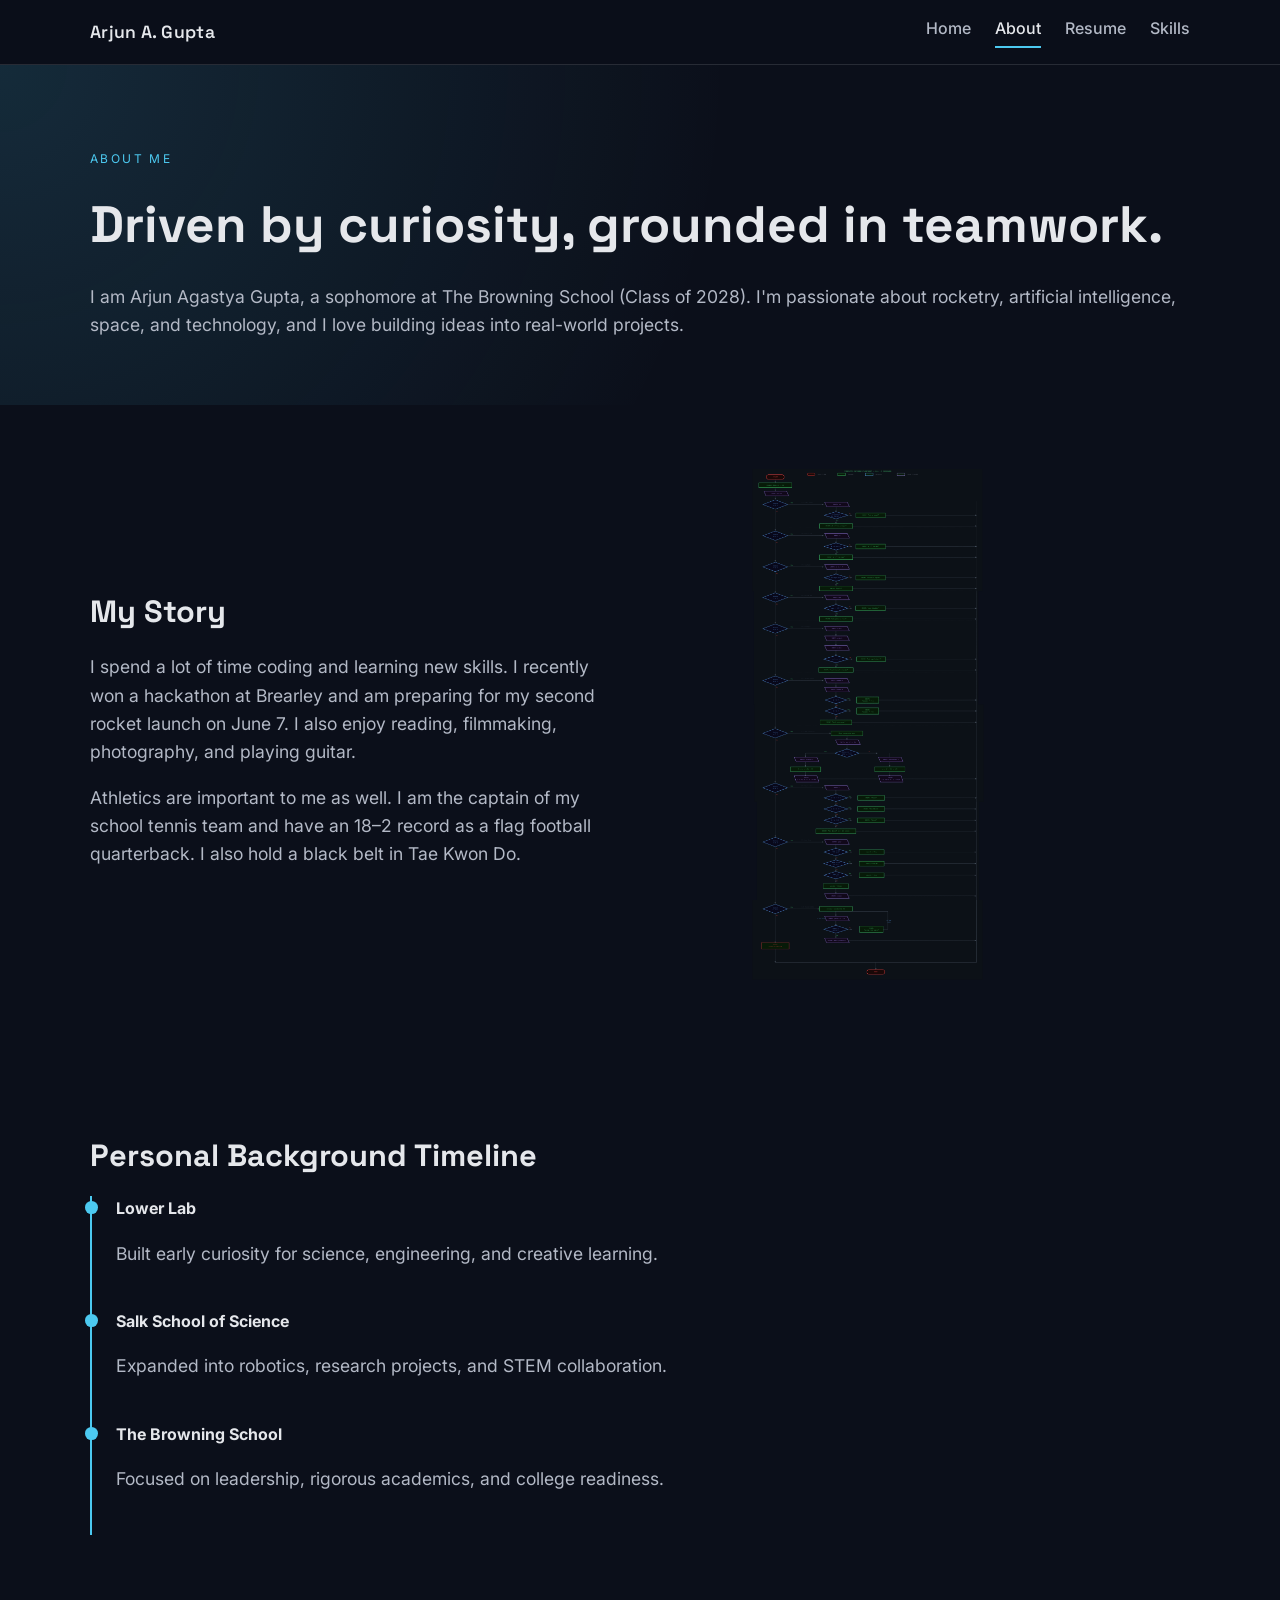
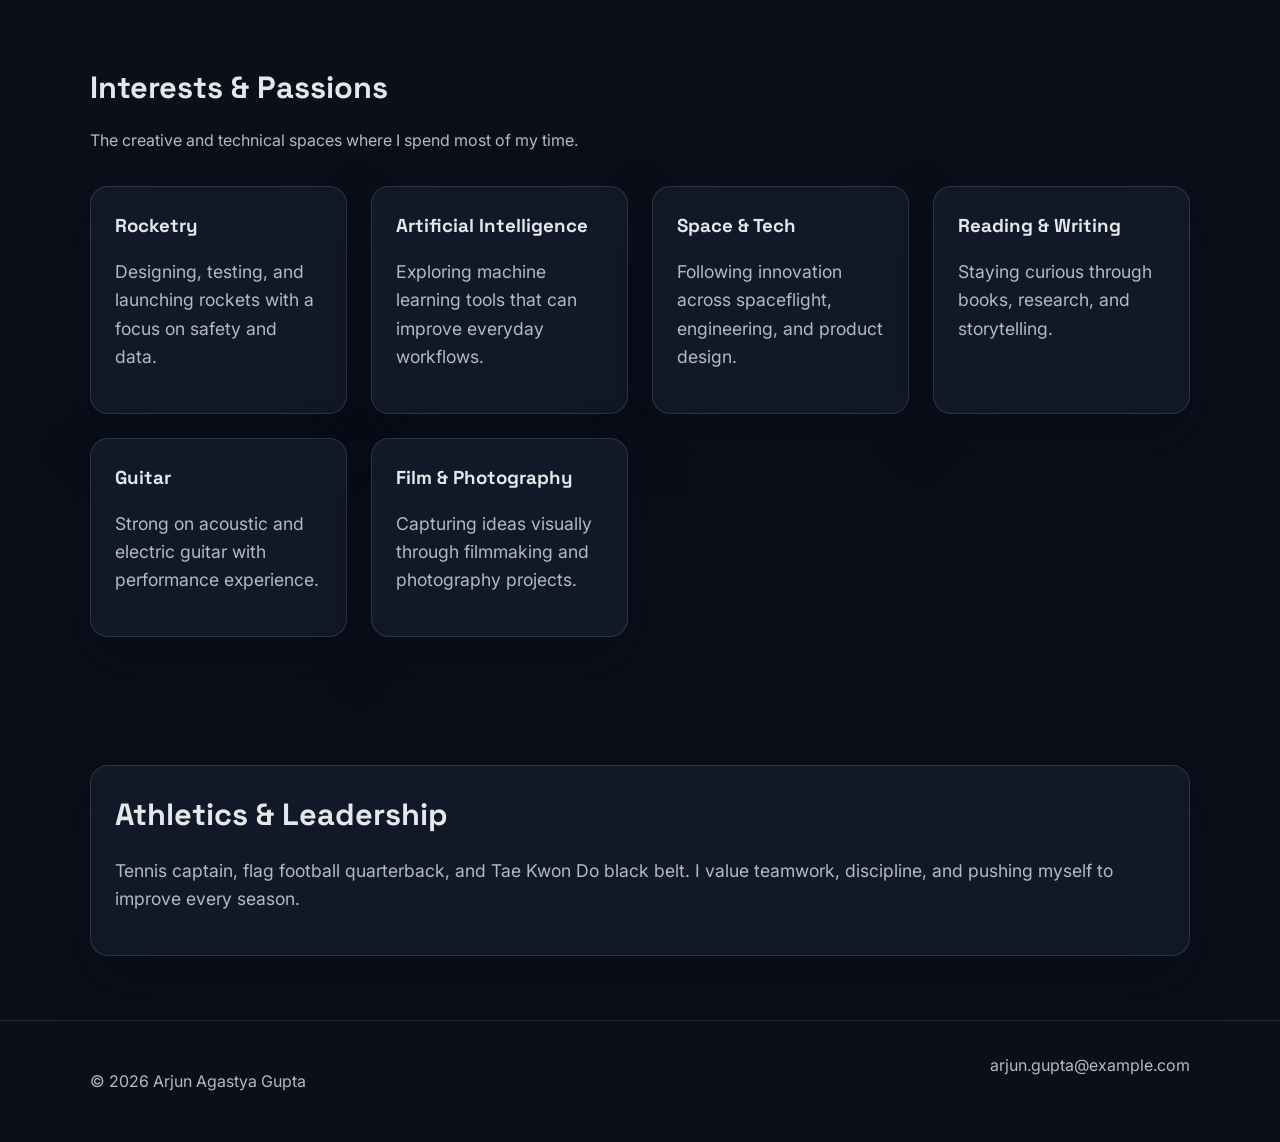
==== about.html @ 24a33e4a "Add website pages and styles Agent-Logs-Url: https://github.com/CSE-10A/ArjunAGupta/sessions/117f6df" ====
<!doctype html>
<html lang="en">
<head>
  <meta charset="utf-8" />
  <meta name="viewport" content="width=device-width, initial-scale=1" />
  <title>Arjun Agastya Gupta | About</title>
  <link rel="preconnect" href="https://fonts.googleapis.com" />
  <link rel="preconnect" href="https://fonts.gstatic.com" crossorigin />
  <link href="https://fonts.googleapis.com/css2?family=Inter:wght@400;500;600&family=Space+Grotesk:wght@500;600&display=swap" rel="stylesheet" />
  <link rel="stylesheet" href="assets/styles.css" />
</head>
<body>
  <header class="site-header">
    <div class="container nav-bar">
      <a class="logo" href="index.html">Arjun A. Gupta</a>
      <nav class="nav-links">
        <a href="index.html">Home</a>
        <a class="active" href="about.html">About</a>
        <a href="resume.html">Resume</a>
        <a href="skills.html">Skills</a>
      </nav>
    </div>
  </header>

  <main>
    <section class="page-hero">
      <div class="container">
        <p class="eyebrow">About Me</p>
        <h1>Driven by curiosity, grounded in teamwork.</h1>
        <p class="lead">
          I am Arjun Agastya Gupta, a sophomore at The Browning School (Class of 2028). I&apos;m passionate about
          rocketry, artificial intelligence, space, and technology, and I love building ideas into real-world projects.
        </p>
      </div>
    </section>

    <section class="section">
      <div class="container two-column">
        <div>
          <h2 class="section-title">My Story</h2>
          <p class="lead">
            I spend a lot of time coding and learning new skills. I recently won a hackathon at Brearley and am
            preparing for my second rocket launch on June 7. I also enjoy reading, filmmaking, photography, and
            playing guitar.
          </p>
          <p class="lead">
            Athletics are important to me as well. I am the captain of my school tennis team and have an 18–2 record
            as a flag football quarterback. I also hold a black belt in Tae Kwon Do.
          </p>
        </div>
        <div>
          <img src="assets/profile-placeholder.png" alt="Abstract space-themed profile placeholder" loading="lazy" />
        </div>
      </div>
    </section>

    <section class="section">
      <div class="container">
        <h2 class="section-title">Personal Background Timeline</h2>
        <ul class="timeline">
          <li>
            <strong>Lower Lab</strong>
            <p class="lead">Built early curiosity for science, engineering, and creative learning.</p>
          </li>
          <li>
            <strong>Salk School of Science</strong>
            <p class="lead">Expanded into robotics, research projects, and STEM collaboration.</p>
          </li>
          <li>
            <strong>The Browning School</strong>
            <p class="lead">Focused on leadership, rigorous academics, and college readiness.</p>
          </li>
        </ul>
      </div>
    </section>

    <section class="section">
      <div class="container">
        <div class="section-header">
          <h2 class="section-title">Interests &amp; Passions</h2>
          <p class="section-subtitle">The creative and technical spaces where I spend most of my time.</p>
        </div>
        <div class="cards">
          <div class="card">
            <h3>Rocketry</h3>
            <p class="lead">Designing, testing, and launching rockets with a focus on safety and data.</p>
          </div>
          <div class="card">
            <h3>Artificial Intelligence</h3>
            <p class="lead">Exploring machine learning tools that can improve everyday workflows.</p>
          </div>
          <div class="card">
            <h3>Space &amp; Tech</h3>
            <p class="lead">Following innovation across spaceflight, engineering, and product design.</p>
          </div>
          <div class="card">
            <h3>Reading &amp; Writing</h3>
            <p class="lead">Staying curious through books, research, and storytelling.</p>
          </div>
          <div class="card">
            <h3>Guitar</h3>
            <p class="lead">Strong on acoustic and electric guitar with performance experience.</p>
          </div>
          <div class="card">
            <h3>Film &amp; Photography</h3>
            <p class="lead">Capturing ideas visually through filmmaking and photography projects.</p>
          </div>
        </div>
      </div>
    </section>

    <section class="section">
      <div class="container">
        <div class="card">
          <h2 class="section-title">Athletics &amp; Leadership</h2>
          <p class="lead">
            Tennis captain, flag football quarterback, and Tae Kwon Do black belt. I value teamwork, discipline, and
            pushing myself to improve every season.
          </p>
        </div>
      </div>
    </section>
  </main>

  <footer class="site-footer">
    <div class="container footer-content">
      <p>© 2026 Arjun Agastya Gupta</p>
      <a href="mailto:arjun.gupta@example.com">arjun.gupta@example.com</a>
    </div>
  </footer>
</body>
</html>
---- assets/styles.css ----
:root {
  --bg: #0b0f1a;
  --panel: #111827;
  --panel-light: #182033;
  --text: #e5e7eb;
  --muted: #b3b9c6;
  --accent: #4cc9f0;
  --accent-strong: #f72585;
  --border: rgba(255, 255, 255, 0.12);
  --shadow: 0 24px 60px rgba(5, 10, 20, 0.35);
}

*,
*::before,
*::after {
  box-sizing: border-box;
}

body {
  margin: 0;
  font-family: "Inter", "Segoe UI", system-ui, -apple-system, sans-serif;
  color: var(--text);
  background: var(--bg);
  line-height: 1.6;
}

img {
  max-width: 100%;
  display: block;
  border-radius: 16px;
}

a {
  color: inherit;
  text-decoration: none;
}

.container {
  width: min(1100px, 90%);
  margin: 0 auto;
}

.site-header {
  position: sticky;
  top: 0;
  z-index: 10;
  background: rgba(11, 15, 26, 0.9);
  backdrop-filter: blur(12px);
  border-bottom: 1px solid var(--border);
}

.nav-bar {
  display: flex;
  align-items: center;
  justify-content: space-between;
  gap: 1.5rem;
  padding: 1rem 0;
  flex-wrap: wrap;
}

.logo {
  font-family: "Space Grotesk", "Inter", sans-serif;
  font-weight: 600;
  letter-spacing: 0.02em;
  font-size: 1.1rem;
}

.nav-links {
  display: flex;
  gap: 1.5rem;
  flex-wrap: wrap;
  font-weight: 500;
}

.nav-links a {
  color: var(--muted);
  padding-bottom: 0.25rem;
  border-bottom: 2px solid transparent;
}

.nav-links a:hover,
.nav-links a.active {
  color: var(--text);
  border-bottom-color: var(--accent);
}

.hero {
  background: linear-gradient(135deg, rgba(11, 15, 26, 0.85), rgba(11, 15, 26, 0.95)),
    url("hero-background.jpg") center/cover no-repeat;
}

.hero-content {
  padding: 6rem 0 5rem;
  max-width: 620px;
}

.eyebrow {
  text-transform: uppercase;
  letter-spacing: 0.2em;
  font-size: 0.75rem;
  color: var(--accent);
  margin-bottom: 1rem;
}

h1,
h2,
h3 {
  font-family: "Space Grotesk", "Inter", sans-serif;
  margin: 0 0 1rem;
}

h1 {
  font-size: clamp(2.5rem, 4vw, 3.5rem);
}

.section {
  padding: 4rem 0;
}

.section-header {
  margin-bottom: 2rem;
}

.section-title {
  font-size: clamp(1.8rem, 2.4vw, 2.4rem);
}

.section-subtitle {
  color: var(--muted);
  max-width: 680px;
}

.lead {
  font-size: 1.1rem;
  color: var(--muted);
}

.button {
  display: inline-flex;
  align-items: center;
  justify-content: center;
  padding: 0.85rem 1.8rem;
  border-radius: 999px;
  background: var(--accent);
  color: #0b0f1a;
  font-weight: 600;
  border: none;
}

.button.ghost {
  background: transparent;
  color: var(--text);
  border: 1px solid var(--border);
}

.cta-group {
  display: flex;
  flex-wrap: wrap;
  gap: 1rem;
  margin-top: 2rem;
}

.hero-stats {
  display: grid;
  grid-template-columns: repeat(auto-fit, minmax(160px, 1fr));
  gap: 1rem;
  margin-top: 2.5rem;
}

.hero-stats div {
  background: rgba(17, 24, 39, 0.75);
  border: 1px solid var(--border);
  padding: 1rem 1.2rem;
  border-radius: 14px;
}

.stat-label {
  display: block;
  font-size: 0.8rem;
  color: var(--muted);
  margin-bottom: 0.4rem;
}

.stat-value {
  font-size: 1.1rem;
  font-weight: 600;
}

.cards {
  display: grid;
  gap: 1.5rem;
  grid-template-columns: repeat(auto-fit, minmax(220px, 1fr));
}

.card {
  background: var(--panel);
  border-radius: 18px;
  border: 1px solid var(--border);
  padding: 1.5rem;
  box-shadow: var(--shadow);
}

.link-card {
  transition: transform 0.2s ease, border-color 0.2s ease;
}

.link-card:hover {
  transform: translateY(-4px);
  border-color: var(--accent);
}

.highlight-strip {
  background: linear-gradient(120deg, #121c36, #0b1b2e);
  padding: 3.5rem 0;
}

.highlight-items {
  display: grid;
  gap: 1.5rem;
  grid-template-columns: repeat(auto-fit, minmax(220px, 1fr));
}

.page-hero {
  padding: 4.5rem 0 3rem;
  background: radial-gradient(circle at top left, rgba(76, 201, 240, 0.15), transparent 55%),
    var(--bg);
}

.two-column {
  display: grid;
  gap: 2rem;
  grid-template-columns: repeat(auto-fit, minmax(260px, 1fr));
  align-items: center;
}

.timeline {
  list-style: none;
  padding: 0;
  margin: 0;
  border-left: 2px solid var(--accent);
}

.timeline li {
  padding: 0 0 1.5rem 1.5rem;
  position: relative;
}

.timeline li::before {
  content: "";
  position: absolute;
  left: -0.45rem;
  top: 0.3rem;
  width: 0.8rem;
  height: 0.8rem;
  background: var(--accent);
  border-radius: 50%;
}

.tag-list {
  display: flex;
  flex-wrap: wrap;
  gap: 0.6rem;
}

.tag {
  padding: 0.4rem 0.9rem;
  border-radius: 999px;
  background: rgba(76, 201, 240, 0.15);
  border: 1px solid rgba(76, 201, 240, 0.3);
  font-size: 0.9rem;
}

.resume-grid {
  display: grid;
  gap: 1.5rem;
}

.resume-item h3 {
  margin-bottom: 0.4rem;
}

.resume-item p {
  color: var(--muted);
}

.callout {
  display: flex;
  align-items: center;
  justify-content: space-between;
  gap: 2rem;
  background: var(--panel-light);
  border: 1px solid var(--border);
  border-radius: 20px;
  padding: 2rem;
}

.site-footer {
  border-top: 1px solid var(--border);
  padding: 2rem 0;
  color: var(--muted);
}

.footer-content {
  display: flex;
  justify-content: space-between;
  gap: 1rem;
  flex-wrap: wrap;
}

@media (max-width: 720px) {
  .callout {
    flex-direction: column;
    align-items: flex-start;
  }

  .hero-content {
    padding: 4.5rem 0 4rem;
  }
}
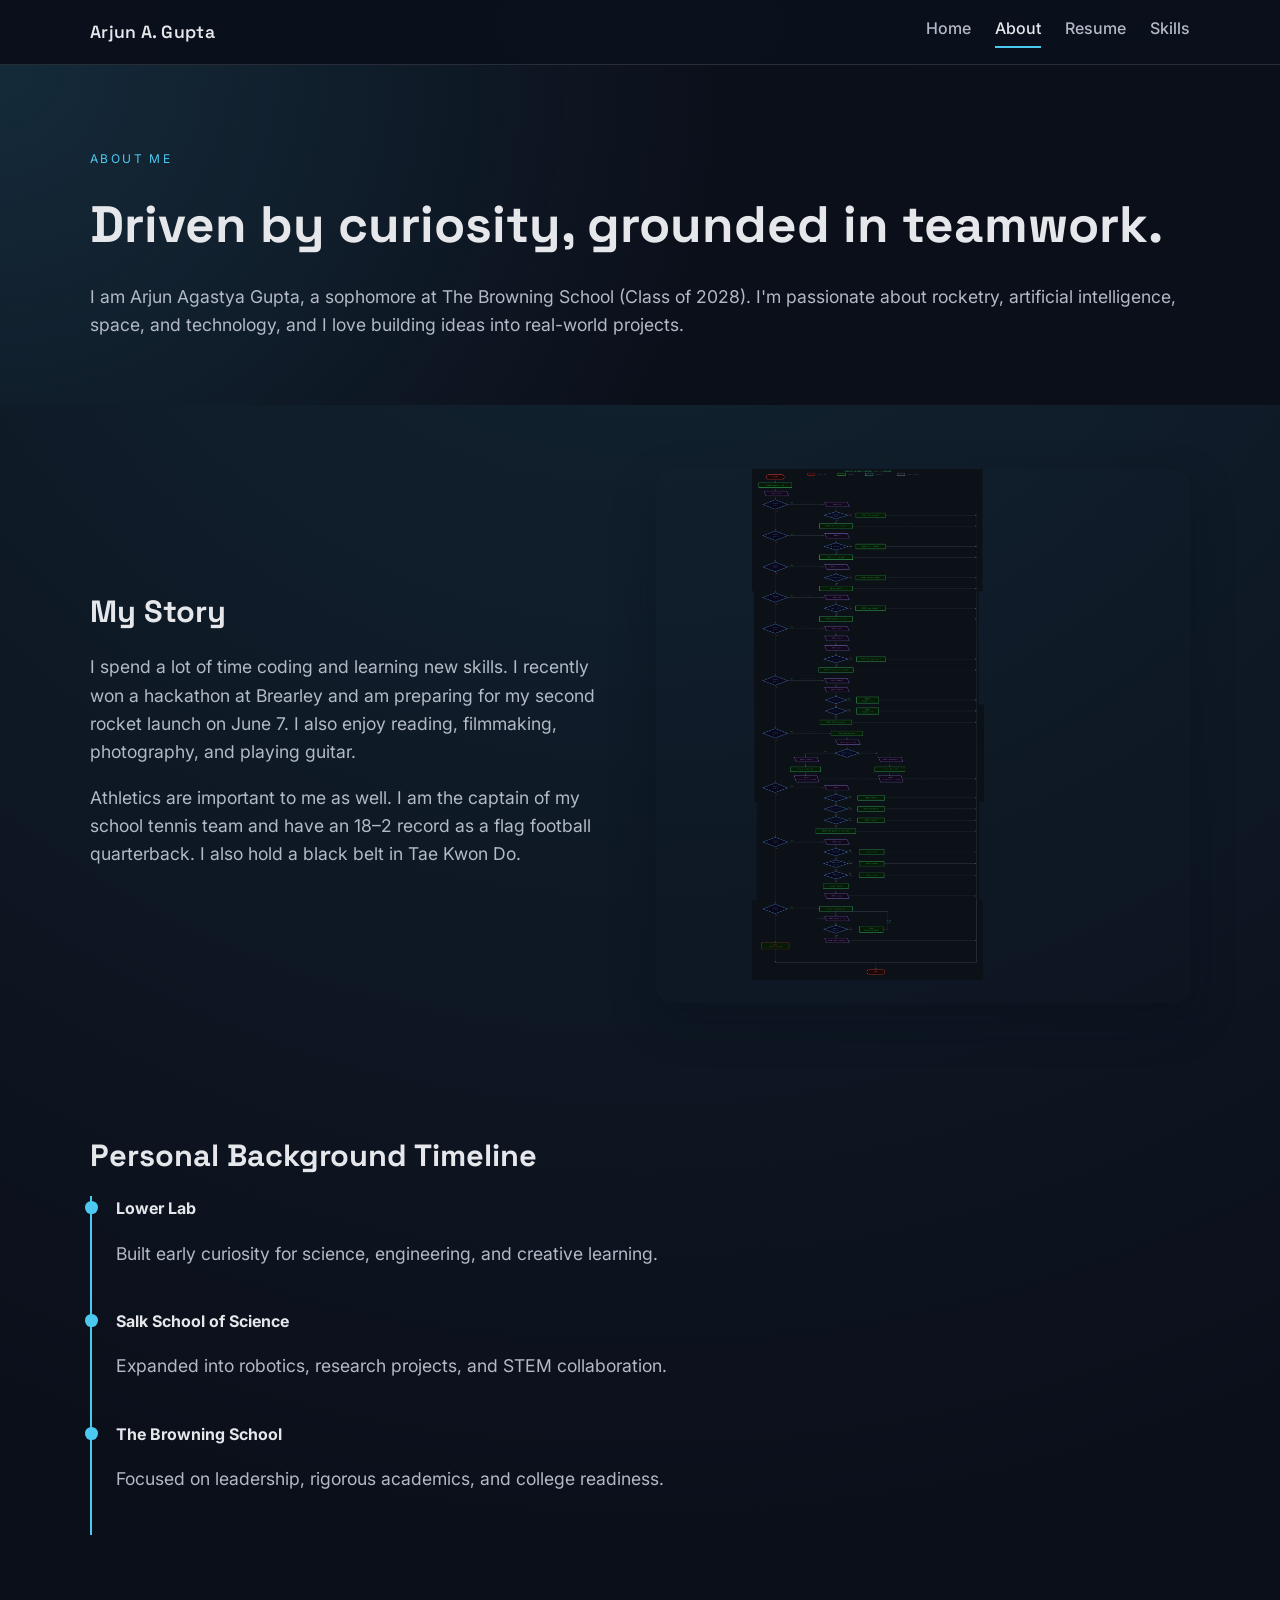
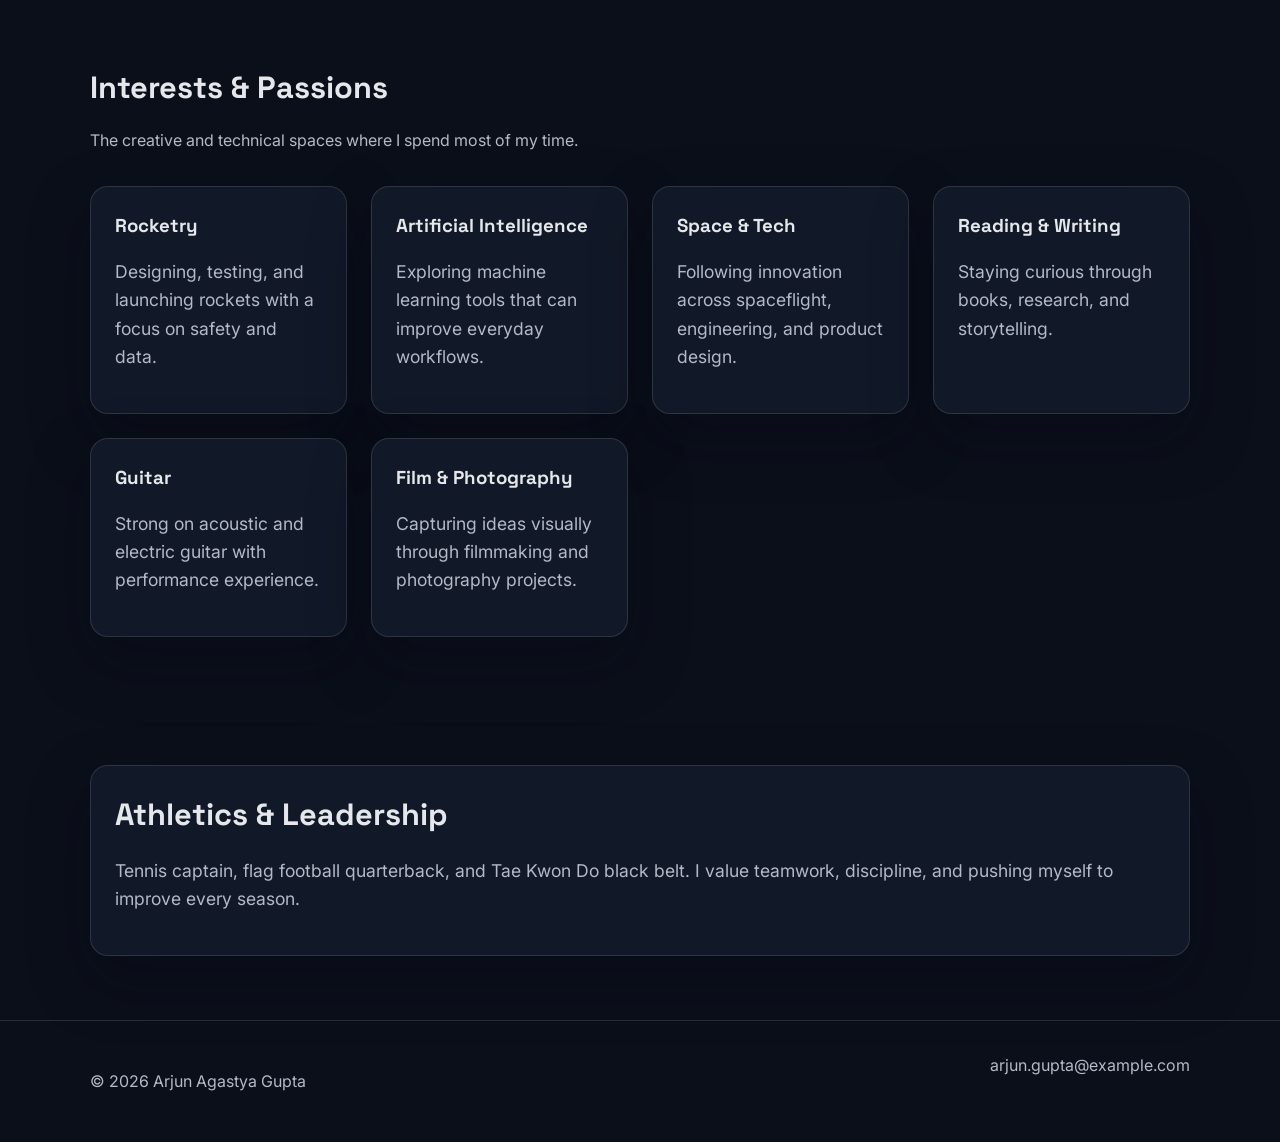
==== commit 3e94557e: "Enhance site motion effects Agent-Logs-Url: https://github.com/CSE-10A/ArjunAGupta/sessions/7389f930" ====
--- a/about.html
+++ b/about.html
@@ -23,7 +23,7 @@
   </header>
 
   <main>
-    <section class="page-hero">
+    <section class="page-hero reveal">
       <div class="container">
         <p class="eyebrow">About Me</p>
         <h1>Driven by curiosity, grounded in teamwork.</h1>
@@ -35,7 +35,7 @@
     </section>
 
     <section class="section">
-      <div class="container two-column">
+      <div class="container two-column reveal">
         <div>
           <h2 class="section-title">My Story</h2>
           <p class="lead">
@@ -49,7 +49,7 @@
           </p>
         </div>
         <div>
-          <img src="assets/profile-placeholder.png" alt="Abstract space-themed profile placeholder" loading="lazy" />
+          <img src="assets/profile-placeholder.png" alt="Profile photo placeholder for Arjun Agastya Gupta" loading="lazy" />
         </div>
       </div>
     </section>
@@ -57,7 +57,7 @@
     <section class="section">
       <div class="container">
         <h2 class="section-title">Personal Background Timeline</h2>
-        <ul class="timeline">
+        <ul class="timeline reveal-group">
           <li>
             <strong>Lower Lab</strong>
             <p class="lead">Built early curiosity for science, engineering, and creative learning.</p>
@@ -76,11 +76,11 @@
 
     <section class="section">
       <div class="container">
-        <div class="section-header">
+        <div class="section-header reveal">
           <h2 class="section-title">Interests &amp; Passions</h2>
           <p class="section-subtitle">The creative and technical spaces where I spend most of my time.</p>
         </div>
-        <div class="cards">
+        <div class="cards reveal-group">
           <div class="card">
             <h3>Rocketry</h3>
             <p class="lead">Designing, testing, and launching rockets with a focus on safety and data.</p>
@@ -111,7 +111,7 @@
 
     <section class="section">
       <div class="container">
-        <div class="card">
+        <div class="card reveal">
           <h2 class="section-title">Athletics &amp; Leadership</h2>
           <p class="lead">
             Tennis captain, flag football quarterback, and Tae Kwon Do black belt. I value teamwork, discipline, and
@@ -128,5 +128,6 @@
       <a href="mailto:arjun.gupta@example.com">arjun.gupta@example.com</a>
     </div>
   </footer>
+  <script src="assets/site.js" defer></script>
 </body>
 </html>
--- a/assets/styles.css
+++ b/assets/styles.css
@@ -6,8 +6,12 @@
   --muted: #b3b9c6;
   --accent: #4cc9f0;
   --accent-strong: #f72585;
+  --accent-glow: rgba(76, 201, 240, 0.35);
+  --accent-hot: rgba(247, 37, 133, 0.35);
   --border: rgba(255, 255, 255, 0.12);
   --shadow: 0 24px 60px rgba(5, 10, 20, 0.35);
+  --shadow-strong: 0 30px 70px rgba(3, 8, 18, 0.5);
+  --shadow-soft: 0 18px 45px rgba(6, 12, 24, 0.3);
 }
 
 *,
@@ -16,18 +20,32 @@
   box-sizing: border-box;
 }
 
+html {
+  scroll-behavior: smooth;
+}
+
 body {
   margin: 0;
   font-family: "Inter", "Segoe UI", system-ui, -apple-system, sans-serif;
   color: var(--text);
-  background: var(--bg);
+  background: radial-gradient(circle at top, rgba(76, 201, 240, 0.12), transparent 55%), var(--bg);
   line-height: 1.6;
+  min-height: 100%;
+  position: relative;
+  overflow-x: hidden;
 }
 
 img {
   max-width: 100%;
   display: block;
   border-radius: 16px;
+  transition: transform 0.6s ease, box-shadow 0.6s ease;
+  box-shadow: var(--shadow-soft);
+}
+
+img:hover {
+  transform: translateY(-6px) scale(1.01);
+  box-shadow: var(--shadow-strong);
 }
 
 a {
@@ -47,6 +65,7 @@
   background: rgba(11, 15, 26, 0.9);
   backdrop-filter: blur(12px);
   border-bottom: 1px solid var(--border);
+  transition: background 0.3s ease, box-shadow 0.3s ease;
 }
 
 .nav-bar {
@@ -76,6 +95,7 @@
   color: var(--muted);
   padding-bottom: 0.25rem;
   border-bottom: 2px solid transparent;
+  transition: color 0.2s ease, border-color 0.2s ease;
 }
 
 .nav-links a:hover,
@@ -85,13 +105,43 @@
 }
 
 .hero {
+  position: relative;
+  overflow: hidden;
   background: linear-gradient(135deg, rgba(11, 15, 26, 0.85), rgba(11, 15, 26, 0.95)),
     url("hero-background.jpg") center/cover no-repeat;
+}
+
+.hero::before,
+.hero::after {
+  content: "";
+  position: absolute;
+  width: 360px;
+  height: 360px;
+  border-radius: 50%;
+  background: radial-gradient(circle, var(--accent-glow), transparent 65%);
+  filter: blur(10px);
+  opacity: 0.8;
+  animation: float 10s ease-in-out infinite;
+  z-index: 0;
+}
+
+.hero::before {
+  top: -120px;
+  right: -80px;
+}
+
+.hero::after {
+  bottom: -160px;
+  left: -60px;
+  animation-delay: -4s;
+  background: radial-gradient(circle, var(--accent-hot), transparent 65%);
 }
 
 .hero-content {
   padding: 6rem 0 5rem;
   max-width: 620px;
+  position: relative;
+  z-index: 1;
 }
 
 .eyebrow {
@@ -145,12 +195,25 @@
   color: #0b0f1a;
   font-weight: 600;
   border: none;
+  box-shadow: 0 12px 30px rgba(76, 201, 240, 0.25);
+  transition: transform 0.2s ease, box-shadow 0.2s ease, background 0.2s ease;
 }
 
 .button.ghost {
   background: transparent;
   color: var(--text);
   border: 1px solid var(--border);
+  box-shadow: none;
+}
+
+.button:hover {
+  transform: translateY(-2px);
+  box-shadow: 0 18px 35px rgba(76, 201, 240, 0.35);
+}
+
+.button.ghost:hover {
+  background: rgba(76, 201, 240, 0.08);
+  box-shadow: 0 12px 28px rgba(76, 201, 240, 0.15);
 }
 
 .cta-group {
@@ -172,6 +235,13 @@
   border: 1px solid var(--border);
   padding: 1rem 1.2rem;
   border-radius: 14px;
+  transition: transform 0.3s ease, border-color 0.3s ease, box-shadow 0.3s ease;
+}
+
+.hero-stats div:hover {
+  transform: translateY(-6px) rotateX(3deg);
+  border-color: rgba(76, 201, 240, 0.45);
+  box-shadow: var(--shadow-strong);
 }
 
 .stat-label {
@@ -190,6 +260,7 @@
   display: grid;
   gap: 1.5rem;
   grid-template-columns: repeat(auto-fit, minmax(220px, 1fr));
+  perspective: 1200px;
 }
 
 .card {
@@ -198,6 +269,29 @@
   border: 1px solid var(--border);
   padding: 1.5rem;
   box-shadow: var(--shadow);
+  position: relative;
+  overflow: hidden;
+  transform-style: preserve-3d;
+  transition: transform 0.3s ease, border-color 0.3s ease, box-shadow 0.3s ease;
+}
+
+.card::before {
+  content: "";
+  position: absolute;
+  inset: 0;
+  background: linear-gradient(140deg, rgba(76, 201, 240, 0.12), transparent 45%);
+  opacity: 0;
+  transition: opacity 0.3s ease;
+}
+
+.card:hover {
+  transform: translateY(-10px) rotateX(4deg) rotateY(-3deg);
+  border-color: rgba(76, 201, 240, 0.4);
+  box-shadow: var(--shadow-strong);
+}
+
+.card:hover::before {
+  opacity: 1;
 }
 
 .link-card {
@@ -205,7 +299,7 @@
 }
 
 .link-card:hover {
-  transform: translateY(-4px);
+  transform: translateY(-8px) rotateX(3deg);
   border-color: var(--accent);
 }
 
@@ -218,6 +312,7 @@
   display: grid;
   gap: 1.5rem;
   grid-template-columns: repeat(auto-fit, minmax(220px, 1fr));
+  perspective: 1200px;
 }
 
 .page-hero {
@@ -268,11 +363,19 @@
   background: rgba(76, 201, 240, 0.15);
   border: 1px solid rgba(76, 201, 240, 0.3);
   font-size: 0.9rem;
+  transition: transform 0.2s ease, border-color 0.2s ease, box-shadow 0.2s ease;
+}
+
+.tag:hover {
+  transform: translateY(-3px);
+  border-color: rgba(76, 201, 240, 0.6);
+  box-shadow: 0 10px 18px rgba(76, 201, 240, 0.25);
 }
 
 .resume-grid {
   display: grid;
   gap: 1.5rem;
+  perspective: 1200px;
 }
 
 .resume-item h3 {
@@ -292,6 +395,13 @@
   border: 1px solid var(--border);
   border-radius: 20px;
   padding: 2rem;
+  box-shadow: var(--shadow-soft);
+  transition: transform 0.3s ease, box-shadow 0.3s ease;
+}
+
+.callout:hover {
+  transform: translateY(-6px);
+  box-shadow: var(--shadow-strong);
 }
 
 .site-footer {
@@ -305,6 +415,71 @@
   justify-content: space-between;
   gap: 1rem;
   flex-wrap: wrap;
+}
+
+.reveal,
+.reveal-group > * {
+  opacity: 0;
+  transform: translateY(24px) scale(0.98);
+  transition: opacity 0.7s ease, transform 0.7s ease;
+}
+
+.reveal.is-visible,
+.reveal-group.is-visible > * {
+  opacity: 1;
+  transform: translateY(0) scale(1);
+}
+
+.reveal-group > * {
+  transition-delay: var(--reveal-delay, 0ms);
+}
+
+.reveal-group > *:nth-child(1) {
+  --reveal-delay: 0ms;
+}
+
+.reveal-group > *:nth-child(2) {
+  --reveal-delay: 100ms;
+}
+
+.reveal-group > *:nth-child(3) {
+  --reveal-delay: 200ms;
+}
+
+.reveal-group > *:nth-child(4) {
+  --reveal-delay: 300ms;
+}
+
+.reveal-group > *:nth-child(5) {
+  --reveal-delay: 400ms;
+}
+
+.reveal-group > *:nth-child(6) {
+  --reveal-delay: 500ms;
+}
+
+@keyframes float {
+  0%,
+  100% {
+    transform: translateY(0) translateX(0);
+  }
+  50% {
+    transform: translateY(20px) translateX(-10px);
+  }
+}
+
+@media (prefers-reduced-motion: reduce) {
+  html {
+    scroll-behavior: auto;
+  }
+
+  *,
+  *::before,
+  *::after {
+    animation-duration: 0.01ms !important;
+    animation-iteration-count: 1 !important;
+    transition-duration: 0.01ms !important;
+  }
 }
 
 @media (max-width: 720px) {
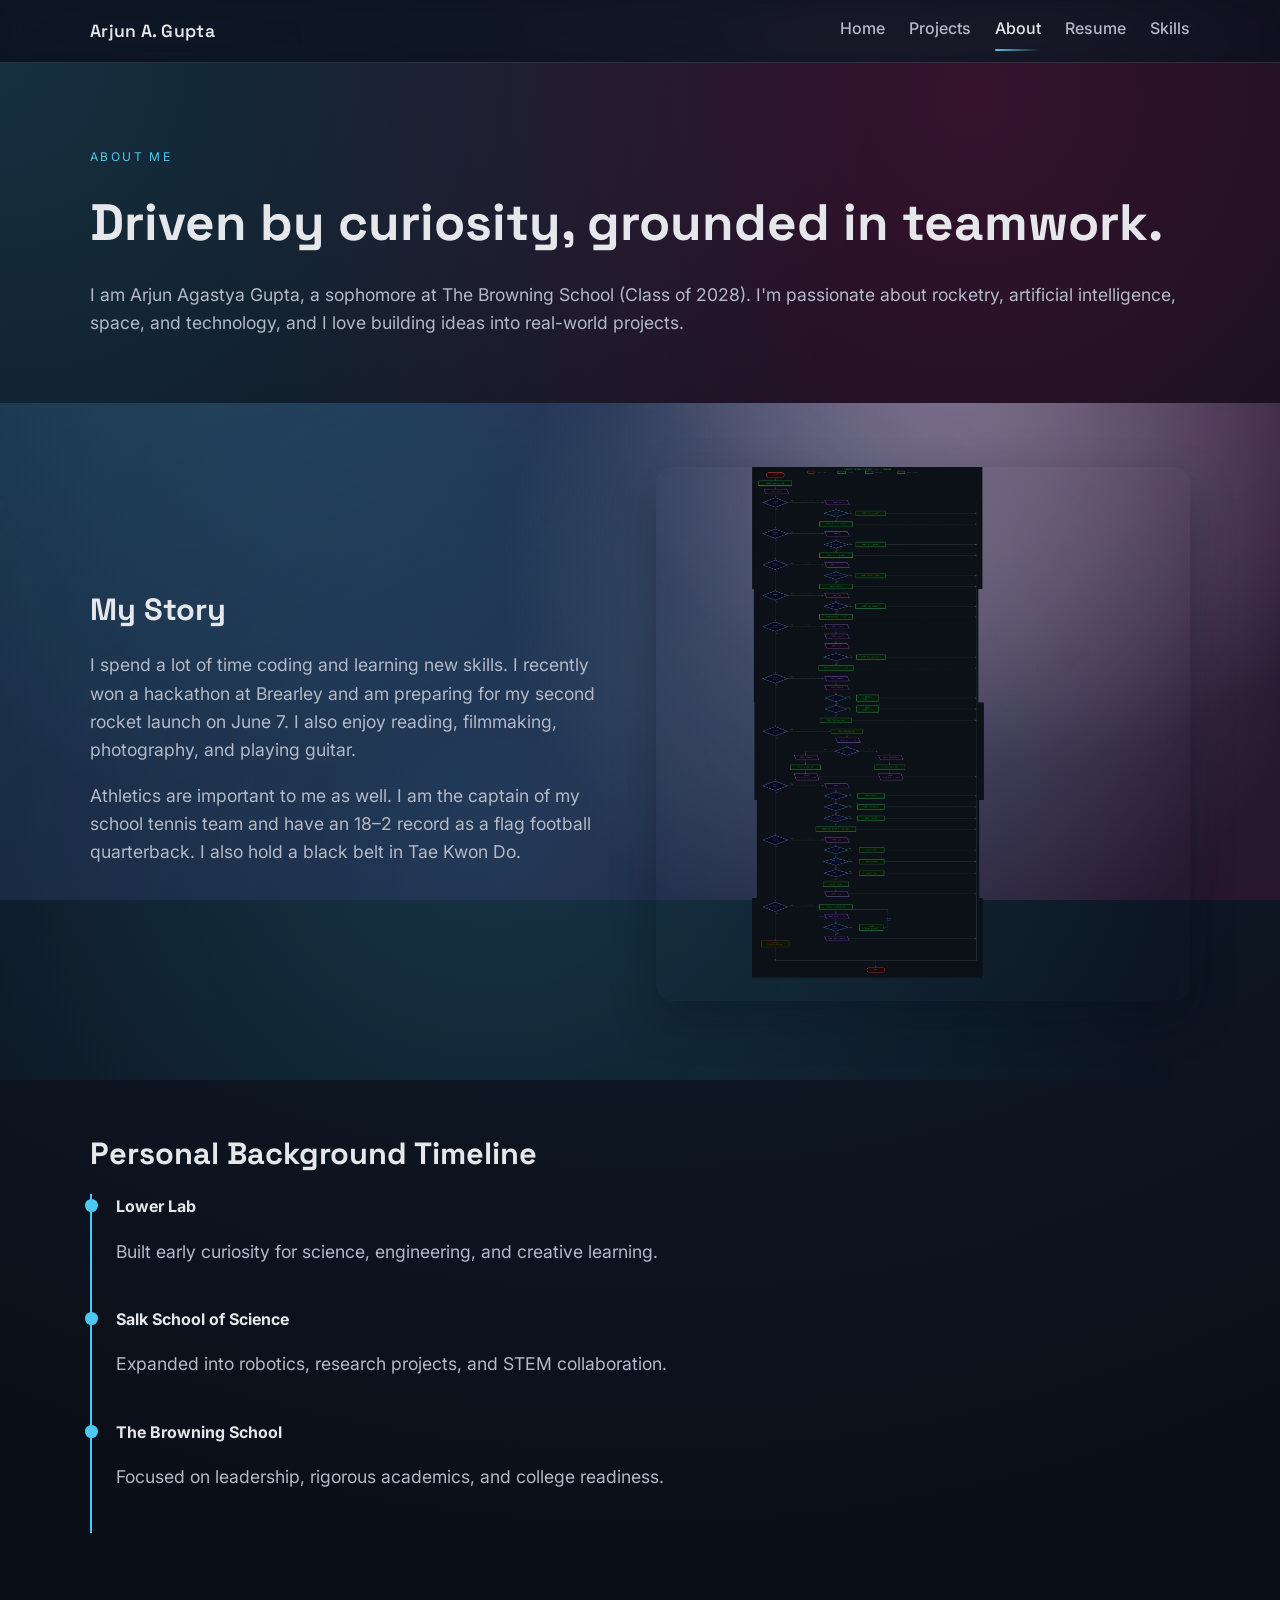
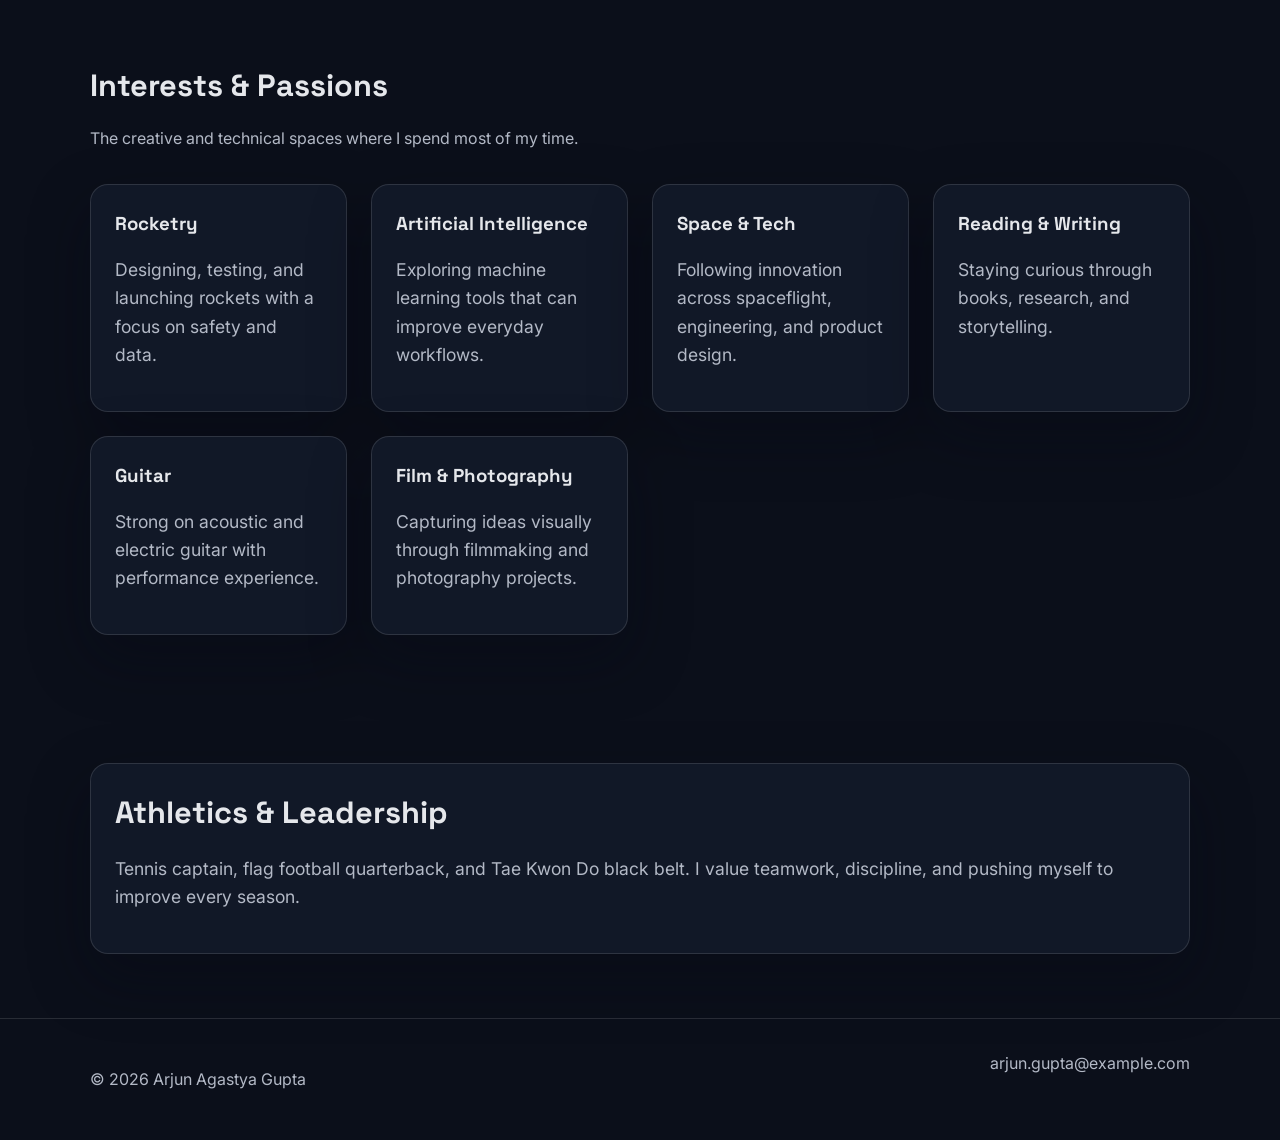
==== commit 44940893: "Add project pages and 3D animations Agent-Logs-Url: https://github.com/CSE-10A/ArjunAGupta/sessions/" ====
--- a/about.html
+++ b/about.html
@@ -10,11 +10,13 @@
   <link rel="stylesheet" href="assets/styles.css" />
 </head>
 <body>
+  <canvas class="shader-canvas" data-shader aria-hidden="true"></canvas>
   <header class="site-header">
     <div class="container nav-bar">
       <a class="logo" href="index.html">Arjun A. Gupta</a>
       <nav class="nav-links">
         <a href="index.html">Home</a>
+        <a href="projects.html">Projects</a>
         <a class="active" href="about.html">About</a>
         <a href="resume.html">Resume</a>
         <a href="skills.html">Skills</a>
--- a/assets/styles.css
+++ b/assets/styles.css
@@ -8,10 +8,23 @@
   --accent-strong: #f72585;
   --accent-glow: rgba(76, 201, 240, 0.35);
   --accent-hot: rgba(247, 37, 133, 0.35);
+  --accent-soft: rgba(76, 201, 240, 0.18);
+  --accent-hot-soft: rgba(247, 37, 133, 0.18);
+  --accent-sheen: rgba(255, 255, 255, 0.35);
+  --gold: #f7d37c;
+  --emerald: #6ff0c6;
+  --violet: #7b61ff;
+  --sunset: #ff9a76;
   --border: rgba(255, 255, 255, 0.12);
   --shadow: 0 24px 60px rgba(5, 10, 20, 0.35);
   --shadow-strong: 0 30px 70px rgba(3, 8, 18, 0.5);
   --shadow-soft: 0 18px 45px rgba(6, 12, 24, 0.3);
+  --tilt-x-subtle: 3deg;
+  --tilt-y-subtle: -2deg;
+  --tilt-x-medium: 4deg;
+  --tilt-y-medium: -3deg;
+  --tilt-x-strong: 6deg;
+  --tilt-y-strong: -4deg;
 }
 
 *,
@@ -33,6 +46,45 @@
   min-height: 100%;
   position: relative;
   overflow-x: hidden;
+  isolation: isolate;
+}
+
+.shader-canvas {
+  position: fixed;
+  inset: 0;
+  width: 100%;
+  height: 100%;
+  pointer-events: none;
+  z-index: 0;
+  mix-blend-mode: screen;
+  opacity: 0.5;
+  filter: blur(0.5px) saturate(1.1);
+}
+
+body::before,
+body::after {
+  content: "";
+  position: fixed;
+  inset: -20% -10%;
+  background: radial-gradient(circle at 20% 20%, var(--accent-soft), transparent 45%),
+    radial-gradient(circle at 80% 10%, var(--accent-hot-soft), transparent 50%),
+    radial-gradient(circle at 40% 80%, var(--accent-soft), transparent 55%);
+  opacity: 0.6;
+  z-index: 0;
+  animation: aurora 22s ease-in-out infinite;
+  pointer-events: none;
+}
+
+body::after {
+  opacity: 0.35;
+  animation-delay: -11s;
+}
+
+body > header,
+body > main,
+body > footer {
+  position: relative;
+  z-index: 1;
 }
 
 img {
@@ -68,6 +120,11 @@
   transition: background 0.3s ease, box-shadow 0.3s ease;
 }
 
+.site-header.is-scrolled {
+  background: rgba(11, 15, 26, 0.95);
+  box-shadow: 0 20px 50px rgba(5, 10, 20, 0.45);
+}
+
 .nav-bar {
   display: flex;
   align-items: center;
@@ -84,6 +141,10 @@
   font-size: 1.1rem;
 }
 
+.logo:hover {
+  text-shadow: 0 0 18px rgba(76, 201, 240, 0.35);
+}
+
 .nav-links {
   display: flex;
   gap: 1.5rem;
@@ -94,21 +155,42 @@
 .nav-links a {
   color: var(--muted);
   padding-bottom: 0.25rem;
-  border-bottom: 2px solid transparent;
-  transition: color 0.2s ease, border-color 0.2s ease;
+  position: relative;
+  transition: color 0.2s ease;
+}
+
+.nav-links a::after {
+  content: "";
+  position: absolute;
+  left: 0;
+  bottom: -0.35rem;
+  width: 100%;
+  height: 2px;
+  border-radius: 999px;
+  background: linear-gradient(90deg, var(--accent), transparent);
+  transform: scaleX(0);
+  transform-origin: left;
+  transition: transform 0.3s ease;
 }
 
 .nav-links a:hover,
 .nav-links a.active {
   color: var(--text);
-  border-bottom-color: var(--accent);
+}
+
+.nav-links a:hover::after,
+.nav-links a.active::after {
+  transform: scaleX(1);
 }
 
 .hero {
   position: relative;
   overflow: hidden;
-  background: linear-gradient(135deg, rgba(11, 15, 26, 0.85), rgba(11, 15, 26, 0.95)),
-    url("hero-background.jpg") center/cover no-repeat;
+  background-image: linear-gradient(135deg, rgba(11, 15, 26, 0.85), rgba(11, 15, 26, 0.95)),
+    url("hero-background.jpg");
+  background-position: center calc(50% + var(--parallax-offset, 0px)), center calc(50% + var(--parallax-offset, 0px));
+  background-size: cover, cover;
+  background-repeat: no-repeat;
 }
 
 .hero::before,
@@ -122,6 +204,7 @@
   filter: blur(10px);
   opacity: 0.8;
   animation: float 10s ease-in-out infinite;
+  will-change: transform;
   z-index: 0;
 }
 
@@ -196,7 +279,19 @@
   font-weight: 600;
   border: none;
   box-shadow: 0 12px 30px rgba(76, 201, 240, 0.25);
+  position: relative;
+  overflow: hidden;
   transition: transform 0.2s ease, box-shadow 0.2s ease, background 0.2s ease;
+}
+
+.button::after {
+  content: "";
+  position: absolute;
+  inset: -40% 0;
+  background: linear-gradient(120deg, transparent 30%, var(--accent-sheen), transparent 70%);
+  transform: translateX(-120%);
+  transition: transform 0.7s ease;
+  pointer-events: none;
 }
 
 .button.ghost {
@@ -206,9 +301,17 @@
   box-shadow: none;
 }
 
+.button.ghost::after {
+  background: linear-gradient(120deg, transparent 20%, rgba(76, 201, 240, 0.2), transparent 80%);
+}
+
 .button:hover {
   transform: translateY(-2px);
   box-shadow: 0 18px 35px rgba(76, 201, 240, 0.35);
+}
+
+.button:hover::after {
+  transform: translateX(120%);
 }
 
 .button.ghost:hover {
@@ -228,6 +331,7 @@
   grid-template-columns: repeat(auto-fit, minmax(160px, 1fr));
   gap: 1rem;
   margin-top: 2.5rem;
+  perspective: 1200px;
 }
 
 .hero-stats div {
@@ -235,11 +339,16 @@
   border: 1px solid var(--border);
   padding: 1rem 1.2rem;
   border-radius: 14px;
+  --tilt-x: 0deg;
+  --tilt-y: 0deg;
+  transform: translateY(0) rotateX(var(--tilt-x)) rotateY(var(--tilt-y));
   transition: transform 0.3s ease, border-color 0.3s ease, box-shadow 0.3s ease;
 }
 
 .hero-stats div:hover {
-  transform: translateY(-6px) rotateX(3deg);
+  --tilt-x: var(--tilt-x-medium);
+  --tilt-y: var(--tilt-y-subtle);
+  transform: translateY(-6px) rotateX(var(--tilt-x)) rotateY(var(--tilt-y));
   border-color: rgba(76, 201, 240, 0.45);
   box-shadow: var(--shadow-strong);
 }
@@ -272,6 +381,9 @@
   position: relative;
   overflow: hidden;
   transform-style: preserve-3d;
+  --tilt-x: 0deg;
+  --tilt-y: 0deg;
+  transform: translateY(0) rotateX(var(--tilt-x)) rotateY(var(--tilt-y));
   transition: transform 0.3s ease, border-color 0.3s ease, box-shadow 0.3s ease;
 }
 
@@ -284,23 +396,52 @@
   transition: opacity 0.3s ease;
 }
 
+.card::after {
+  content: "";
+  position: absolute;
+  inset: 1px;
+  border-radius: inherit;
+  background: radial-gradient(circle at top, rgba(255, 255, 255, 0.12), transparent 60%);
+  opacity: 0;
+  transition: opacity 0.4s ease;
+  pointer-events: none;
+}
+
 .card:hover {
-  transform: translateY(-10px) rotateX(4deg) rotateY(-3deg);
+  --tilt-x: var(--tilt-x-medium);
+  --tilt-y: var(--tilt-y-medium);
+  transform: translateY(-10px) rotateX(var(--tilt-x)) rotateY(var(--tilt-y));
   border-color: rgba(76, 201, 240, 0.4);
   box-shadow: var(--shadow-strong);
 }
 
+.cards .card:hover,
+.highlight-items .card:hover,
+.resume-grid .card:hover {
+  --tilt-x: var(--tilt-x-strong);
+  --tilt-y: var(--tilt-y-strong);
+  transform: translateY(-12px) rotateX(var(--tilt-x)) rotateY(var(--tilt-y));
+}
+
 .card:hover::before {
   opacity: 1;
 }
 
+.card:hover::after {
+  opacity: 1;
+}
+
 .link-card {
   transition: transform 0.2s ease, border-color 0.2s ease;
 }
 
 .link-card:hover {
+  transform: translateY(-8px);
+  border-color: var(--accent);
+}
+
+.cards .link-card:hover {
   transform: translateY(-8px) rotateX(3deg);
-  border-color: var(--accent);
 }
 
 .highlight-strip {
@@ -315,10 +456,580 @@
   perspective: 1200px;
 }
 
+.project-showcase {
+  position: relative;
+}
+
+.project-grid {
+  display: grid;
+  gap: 1.8rem;
+  grid-template-columns: repeat(auto-fit, minmax(230px, 1fr));
+}
+
+.project-grid.slim {
+  grid-template-columns: repeat(auto-fit, minmax(240px, 1fr));
+}
+
+.project-card {
+  display: grid;
+  gap: 0.9rem;
+  align-content: start;
+}
+
+.project-card .project-link {
+  font-weight: 600;
+  color: var(--accent);
+}
+
+.project-card:hover .project-link {
+  color: #ffffff;
+}
+
+.project-icon {
+  width: 96px;
+  height: 96px;
+  border-radius: 24px;
+  position: relative;
+  transform-style: preserve-3d;
+  transform: rotateX(18deg) rotateY(-18deg);
+  transition: transform 0.4s ease;
+}
+
+.project-card:hover .project-icon {
+  transform: rotateX(24deg) rotateY(-24deg) translateY(-4px);
+}
+
+.project-icon .icon-body,
+.project-icon .icon-core,
+.project-icon .icon-glow {
+  position: absolute;
+  inset: 0;
+  border-radius: inherit;
+}
+
+.project-icon .icon-body {
+  background: linear-gradient(140deg, rgba(76, 201, 240, 0.9), rgba(247, 37, 133, 0.85));
+  transform: translateZ(12px);
+  box-shadow: 0 18px 40px rgba(5, 10, 20, 0.45);
+}
+
+.project-icon .icon-core {
+  inset: 18px;
+  border-radius: 18px;
+  background: radial-gradient(circle at top, rgba(255, 255, 255, 0.8), transparent 70%);
+  transform: translateZ(24px);
+}
+
+.project-icon .icon-glow {
+  inset: -6px;
+  border-radius: 28px;
+  background: radial-gradient(circle, rgba(255, 255, 255, 0.3), transparent 60%);
+  filter: blur(6px);
+}
+
+.rocket-icon .icon-body {
+  background: linear-gradient(140deg, #ff8acb, #4cc9f0);
+}
+
+.ai-icon .icon-body {
+  background: linear-gradient(140deg, #6ff0c6, #4cc9f0);
+}
+
+.hack-icon .icon-body {
+  background: linear-gradient(140deg, var(--gold), #ff7a59);
+}
+
+.tennis-icon .icon-body {
+  background: linear-gradient(140deg, #c2ff72, #5dd6ff);
+}
+
 .page-hero {
   padding: 4.5rem 0 3rem;
-  background: radial-gradient(circle at top left, rgba(76, 201, 240, 0.15), transparent 55%),
-    var(--bg);
+  background-color: var(--bg);
+  background-image: radial-gradient(circle at top left, var(--accent-soft), transparent 55%),
+    radial-gradient(circle at 80% 10%, var(--accent-hot-soft), transparent 60%);
+  background-position: left calc(0% + var(--parallax-offset, 0px)),
+    right calc(10% + var(--parallax-offset, 0px));
+  background-size: 120% 120%;
+  background-repeat: no-repeat;
+  position: relative;
+  overflow: hidden;
+}
+
+.project-hero {
+  background-image: radial-gradient(circle at top left, rgba(76, 201, 240, 0.2), transparent 55%),
+    radial-gradient(circle at 80% 10%, rgba(247, 37, 133, 0.2), transparent 60%),
+    radial-gradient(circle at 60% 70%, rgba(255, 255, 255, 0.05), transparent 70%);
+}
+
+.project-hero-grid {
+  display: grid;
+  gap: 2.5rem;
+  grid-template-columns: repeat(auto-fit, minmax(260px, 1fr));
+  align-items: center;
+}
+
+.project-hero-visual {
+  min-height: 260px;
+  display: grid;
+  place-items: center;
+  position: relative;
+  perspective: 1200px;
+}
+
+.project-meta {
+  display: flex;
+  flex-wrap: wrap;
+  gap: 0.6rem;
+  margin-top: 1.5rem;
+}
+
+.scroll-scene {
+  --scroll-progress: 0;
+  --scroll-progress-inverse: 1;
+}
+
+.prism-stack {
+  position: relative;
+  width: 200px;
+  height: 200px;
+  transform-style: preserve-3d;
+  transform: rotateX(calc(18deg + var(--scroll-progress) * 10deg))
+    rotateY(calc(-20deg + var(--scroll-progress) * 24deg));
+  transition: transform 0.4s ease;
+}
+
+.prism-stack span {
+  position: absolute;
+  inset: 0;
+  border-radius: 26px;
+  background: linear-gradient(140deg, rgba(76, 201, 240, 0.65), rgba(247, 37, 133, 0.45));
+  transform: translateZ(calc(var(--layer) * 18px));
+  box-shadow: 0 20px 60px rgba(4, 10, 20, 0.35);
+}
+
+.prism-stack span:nth-child(2) {
+  background: linear-gradient(140deg, rgba(111, 240, 198, 0.7), rgba(123, 97, 255, 0.6));
+}
+
+.prism-stack span:nth-child(3) {
+  background: linear-gradient(140deg, rgba(255, 154, 118, 0.7), rgba(247, 37, 133, 0.5));
+}
+
+.prism-stack span:nth-child(4) {
+  background: linear-gradient(140deg, rgba(255, 255, 255, 0.45), rgba(76, 201, 240, 0.2));
+}
+
+.project-snapshot {
+  display: grid;
+  gap: 2rem;
+  grid-template-columns: repeat(auto-fit, minmax(240px, 1fr));
+  align-items: center;
+}
+
+.project-stats {
+  display: grid;
+  gap: 1rem;
+  grid-template-columns: repeat(auto-fit, minmax(160px, 1fr));
+  perspective: 1200px;
+}
+
+.project-stats div {
+  background: rgba(17, 24, 39, 0.75);
+  border: 1px solid var(--border);
+  padding: 1rem 1.2rem;
+  border-radius: 14px;
+  box-shadow: var(--shadow-soft);
+}
+
+.project-scroll-section {
+  background: linear-gradient(120deg, rgba(18, 28, 54, 0.6), rgba(11, 15, 26, 0.95));
+}
+
+.project-story-grid {
+  display: grid;
+  gap: 2.5rem;
+  grid-template-columns: repeat(auto-fit, minmax(240px, 1fr));
+  align-items: center;
+}
+
+.project-scroll-visual {
+  min-height: 220px;
+  display: grid;
+  place-items: center;
+  position: relative;
+  perspective: 1200px;
+}
+
+.project-list {
+  list-style: none;
+  padding: 0;
+  margin: 1.5rem 0 0;
+  display: grid;
+  gap: 0.8rem;
+}
+
+.project-list li {
+  padding-left: 1.5rem;
+  position: relative;
+  color: var(--muted);
+}
+
+.project-list li::before {
+  content: "";
+  position: absolute;
+  left: 0;
+  top: 0.55rem;
+  width: 0.6rem;
+  height: 0.6rem;
+  border-radius: 50%;
+  background: var(--accent);
+  box-shadow: 0 0 10px rgba(76, 201, 240, 0.4);
+}
+
+.rocket-scene {
+  position: relative;
+}
+
+.rocket-track {
+  width: 220px;
+  height: 320px;
+  border-radius: 40px;
+  border: 1px solid rgba(255, 255, 255, 0.16);
+  background: linear-gradient(180deg, rgba(76, 201, 240, 0.12), rgba(11, 15, 26, 0.6));
+  position: relative;
+  overflow: hidden;
+  box-shadow: var(--shadow-strong);
+}
+
+.rocket-ship {
+  position: absolute;
+  left: 50%;
+  top: 30px;
+  transform-style: preserve-3d;
+  transform: translate3d(-50%, calc(var(--scroll-progress-inverse) * 170px), 0)
+    rotateZ(calc(var(--scroll-progress) * 18deg))
+    rotateX(12deg);
+  transition: transform 0.3s ease;
+}
+
+.rocket-body {
+  display: block;
+  width: 48px;
+  height: 120px;
+  border-radius: 999px;
+  background: linear-gradient(160deg, #ffffff, #9fd9ff);
+  box-shadow: 0 12px 30px rgba(6, 12, 24, 0.35);
+}
+
+.rocket-window {
+  position: absolute;
+  top: 26px;
+  left: 50%;
+  width: 16px;
+  height: 16px;
+  border-radius: 50%;
+  background: rgba(11, 15, 26, 0.8);
+  border: 2px solid rgba(255, 255, 255, 0.6);
+  transform: translateX(-50%);
+}
+
+.rocket-fin {
+  position: absolute;
+  bottom: 24px;
+  width: 18px;
+  height: 28px;
+  background: linear-gradient(160deg, #ff7ac0, #f72585);
+  border-radius: 6px;
+}
+
+.rocket-fin.left {
+  left: -12px;
+  transform: rotate(-12deg);
+}
+
+.rocket-fin.right {
+  right: -12px;
+  transform: rotate(12deg);
+}
+
+.rocket-flame {
+  position: absolute;
+  bottom: -32px;
+  left: 50%;
+  width: 20px;
+  height: 34px;
+  border-radius: 999px;
+  background: radial-gradient(circle at top, #ffd194, #ff7a59);
+  transform: translateX(-50%) scale(calc(0.7 + var(--scroll-progress) * 0.6));
+  filter: blur(0.5px);
+}
+
+.rocket-glow {
+  position: absolute;
+  inset: -20px;
+  border-radius: 50%;
+  background: radial-gradient(circle, rgba(76, 201, 240, 0.25), transparent 60%);
+  filter: blur(18px);
+  opacity: 0.8;
+}
+
+.rocket-orbit {
+  width: 200px;
+  height: 200px;
+  position: relative;
+  transform: rotate(calc(var(--scroll-progress) * 120deg));
+}
+
+.orbit-ring {
+  position: absolute;
+  inset: 0;
+  border-radius: 50%;
+  border: 1px solid rgba(255, 255, 255, 0.2);
+  transform: scale(calc(0.8 + var(--scroll-progress) * 0.5));
+  box-shadow: 0 0 30px rgba(76, 201, 240, 0.25);
+}
+
+.orbit-ring.ring-two {
+  inset: 18px;
+  border-color: rgba(247, 37, 133, 0.25);
+}
+
+.rocket-dot {
+  position: absolute;
+  top: 50%;
+  left: 50%;
+  width: 14px;
+  height: 14px;
+  border-radius: 50%;
+  background: #ffffff;
+  transform: rotate(calc(var(--scroll-progress) * 360deg)) translateX(80px);
+  box-shadow: 0 0 18px rgba(255, 255, 255, 0.6);
+}
+
+.racket-scene {
+  position: relative;
+}
+
+.racket-frame {
+  width: 180px;
+  height: 240px;
+  position: relative;
+  transform-style: preserve-3d;
+  transform: rotateX(18deg) rotateY(calc(-18deg + var(--scroll-progress) * 24deg))
+    rotateZ(calc(-8deg + var(--scroll-progress) * 20deg));
+  transition: transform 0.3s ease;
+}
+
+.racket-head {
+  position: absolute;
+  top: 0;
+  left: 50%;
+  width: 140px;
+  height: 180px;
+  border-radius: 60% 60% 54% 54%;
+  border: 10px solid rgba(111, 240, 198, 0.8);
+  transform: translateX(-50%);
+  box-shadow: 0 18px 45px rgba(6, 12, 24, 0.4);
+  background: rgba(255, 255, 255, 0.06);
+}
+
+.racket-strings {
+  position: absolute;
+  top: 22px;
+  left: 50%;
+  width: 110px;
+  height: 140px;
+  border-radius: 52% 52% 50% 50%;
+  background: repeating-linear-gradient(
+      90deg,
+      rgba(255, 255, 255, 0.2),
+      rgba(255, 255, 255, 0.2) 2px,
+      transparent 2px,
+      transparent 12px
+    ),
+    repeating-linear-gradient(
+      0deg,
+      rgba(255, 255, 255, 0.2),
+      rgba(255, 255, 255, 0.2) 2px,
+      transparent 2px,
+      transparent 12px
+    );
+  transform: translateX(-50%);
+  opacity: 0.6;
+}
+
+.racket-handle {
+  position: absolute;
+  bottom: -32px;
+  left: 50%;
+  width: 28px;
+  height: 80px;
+  border-radius: 20px;
+  background: linear-gradient(160deg, #1f2937, #4b5563);
+  transform: translateX(-50%);
+}
+
+.tennis-ball {
+  position: absolute;
+  width: 26px;
+  height: 26px;
+  border-radius: 50%;
+  background: radial-gradient(circle at top, #e8ff8a, #b3ff3f);
+  box-shadow: 0 0 24px rgba(180, 255, 63, 0.6);
+  transform: translate3d(calc(var(--scroll-progress) * 80px), calc(var(--scroll-progress-inverse) * -60px), 40px);
+}
+
+.rally-track {
+  width: 220px;
+  height: 140px;
+  position: relative;
+}
+
+.rally-line {
+  position: absolute;
+  inset: 0;
+  border-radius: 40px;
+  border: 1px solid rgba(255, 255, 255, 0.2);
+  transform: skewX(-12deg);
+  box-shadow: inset 0 0 40px rgba(76, 201, 240, 0.15);
+}
+
+.rally-ball {
+  position: absolute;
+  top: 50%;
+  left: 10%;
+  width: 18px;
+  height: 18px;
+  border-radius: 50%;
+  background: #e8ff8a;
+  transform: translate3d(calc(var(--scroll-progress) * 160px), calc(var(--scroll-progress-inverse) * -30px), 0);
+  box-shadow: 0 0 16px rgba(180, 255, 63, 0.6);
+}
+
+.ai-scene {
+  position: relative;
+}
+
+.ai-core {
+  position: relative;
+  width: 200px;
+  height: 200px;
+  transform-style: preserve-3d;
+  transform: rotateX(20deg) rotateY(calc(20deg + var(--scroll-progress) * 18deg));
+}
+
+.ai-layer {
+  position: absolute;
+  inset: 0;
+  border-radius: 32px;
+  background: linear-gradient(140deg, rgba(111, 240, 198, 0.6), rgba(76, 201, 240, 0.4));
+  transform: translateZ(calc(var(--layer) * 20px));
+  box-shadow: 0 18px 50px rgba(6, 12, 24, 0.4);
+}
+
+.ai-layer:nth-child(2) {
+  background: linear-gradient(140deg, rgba(123, 97, 255, 0.6), rgba(76, 201, 240, 0.3));
+}
+
+.ai-layer:nth-child(3) {
+  background: linear-gradient(140deg, rgba(255, 154, 118, 0.55), rgba(247, 37, 133, 0.4));
+}
+
+.ai-layer:nth-child(4) {
+  background: linear-gradient(140deg, rgba(255, 255, 255, 0.35), rgba(76, 201, 240, 0.2));
+}
+
+.ai-orbit {
+  position: absolute;
+  inset: -20px;
+  border-radius: 40px;
+  border: 1px solid rgba(255, 255, 255, 0.2);
+  transform: rotate(calc(var(--scroll-progress) * 120deg));
+}
+
+.ai-wave {
+  width: 200px;
+  height: 120px;
+  position: relative;
+}
+
+.ai-pulse {
+  position: absolute;
+  inset: 0;
+  border-radius: 999px;
+  border: 1px solid rgba(111, 240, 198, 0.4);
+  transform: scale(calc(0.7 + var(--scroll-progress) * 0.5));
+  opacity: calc(0.6 + var(--scroll-progress) * 0.4);
+}
+
+.ai-pulse.pulse-two {
+  inset: 18px;
+  border-color: rgba(76, 201, 240, 0.4);
+}
+
+.ai-pulse.pulse-three {
+  inset: 36px;
+  border-color: rgba(123, 97, 255, 0.4);
+}
+
+.hack-scene {
+  position: relative;
+}
+
+.trophy-core {
+  width: 180px;
+  height: 200px;
+  position: relative;
+  transform-style: preserve-3d;
+  transform: rotateX(18deg) rotateY(calc(-18deg + var(--scroll-progress) * 16deg));
+}
+
+.trophy-cup {
+  position: absolute;
+  top: 0;
+  left: 50%;
+  width: 140px;
+  height: 120px;
+  border-radius: 24px 24px 40px 40px;
+  background: linear-gradient(160deg, #fff2c2, var(--gold));
+  transform: translateX(-50%);
+  box-shadow: 0 18px 45px rgba(6, 12, 24, 0.4);
+}
+
+.trophy-base {
+  position: absolute;
+  bottom: 0;
+  left: 50%;
+  width: 100px;
+  height: 50px;
+  border-radius: 16px;
+  background: linear-gradient(160deg, #4b5563, #111827);
+  transform: translateX(-50%);
+}
+
+.trophy-glow {
+  position: absolute;
+  inset: -10px;
+  border-radius: 50%;
+  background: radial-gradient(circle, rgba(247, 211, 124, 0.45), transparent 60%);
+  filter: blur(12px);
+}
+
+.hackathon-grid {
+  width: 200px;
+  height: 200px;
+  display: grid;
+  grid-template-columns: repeat(2, 1fr);
+  gap: 16px;
+  transform: rotate(calc(var(--scroll-progress) * 12deg));
+}
+
+.grid-node {
+  border-radius: 18px;
+  background: linear-gradient(140deg, rgba(247, 37, 133, 0.4), rgba(76, 201, 240, 0.45));
+  box-shadow: 0 16px 40px rgba(6, 12, 24, 0.35);
+  transform: translateZ(calc(var(--scroll-progress) * 20px));
 }
 
 .two-column {
@@ -338,6 +1049,11 @@
 .timeline li {
   padding: 0 0 1.5rem 1.5rem;
   position: relative;
+  transition: transform 0.2s ease;
+}
+
+.timeline li:hover {
+  transform: translateX(6px);
 }
 
 .timeline li::before {
@@ -360,9 +1076,10 @@
 .tag {
   padding: 0.4rem 0.9rem;
   border-radius: 999px;
-  background: rgba(76, 201, 240, 0.15);
+  background: var(--accent-soft);
   border: 1px solid rgba(76, 201, 240, 0.3);
   font-size: 0.9rem;
+  backdrop-filter: blur(6px);
   transition: transform 0.2s ease, border-color 0.2s ease, box-shadow 0.2s ease;
 }
 
@@ -396,11 +1113,16 @@
   border-radius: 20px;
   padding: 2rem;
   box-shadow: var(--shadow-soft);
+  --tilt-x: 0deg;
+  --tilt-y: 0deg;
+  transform: translateY(0) rotateX(var(--tilt-x)) rotateY(var(--tilt-y));
   transition: transform 0.3s ease, box-shadow 0.3s ease;
 }
 
 .callout:hover {
-  transform: translateY(-6px);
+  --tilt-x: var(--tilt-x-subtle);
+  --tilt-y: var(--tilt-y-subtle);
+  transform: translateY(-6px) rotateX(var(--tilt-x)) rotateY(var(--tilt-y));
   box-shadow: var(--shadow-strong);
 }
 
@@ -421,13 +1143,15 @@
 .reveal-group > * {
   opacity: 0;
   transform: translateY(24px) scale(0.98);
-  transition: opacity 0.7s ease, transform 0.7s ease;
+  filter: blur(4px);
+  transition: opacity 0.7s ease, transform 0.7s ease, filter 0.7s ease;
 }
 
 .reveal.is-visible,
 .reveal-group.is-visible > * {
   opacity: 1;
   transform: translateY(0) scale(1);
+  filter: blur(0);
 }
 
 .reveal-group > * {
@@ -468,6 +1192,16 @@
   }
 }
 
+@keyframes aurora {
+  0%,
+  100% {
+    transform: translate3d(0, 0, 0) scale(1);
+  }
+  50% {
+    transform: translate3d(-4%, 3%, 0) scale(1.05);
+  }
+}
+
 @media (prefers-reduced-motion: reduce) {
   html {
     scroll-behavior: auto;
@@ -480,6 +1214,11 @@
     animation-iteration-count: 1 !important;
     transition-duration: 0.01ms !important;
   }
+
+  body::before,
+  body::after {
+    animation: none !important;
+  }
 }
 
 @media (max-width: 720px) {
